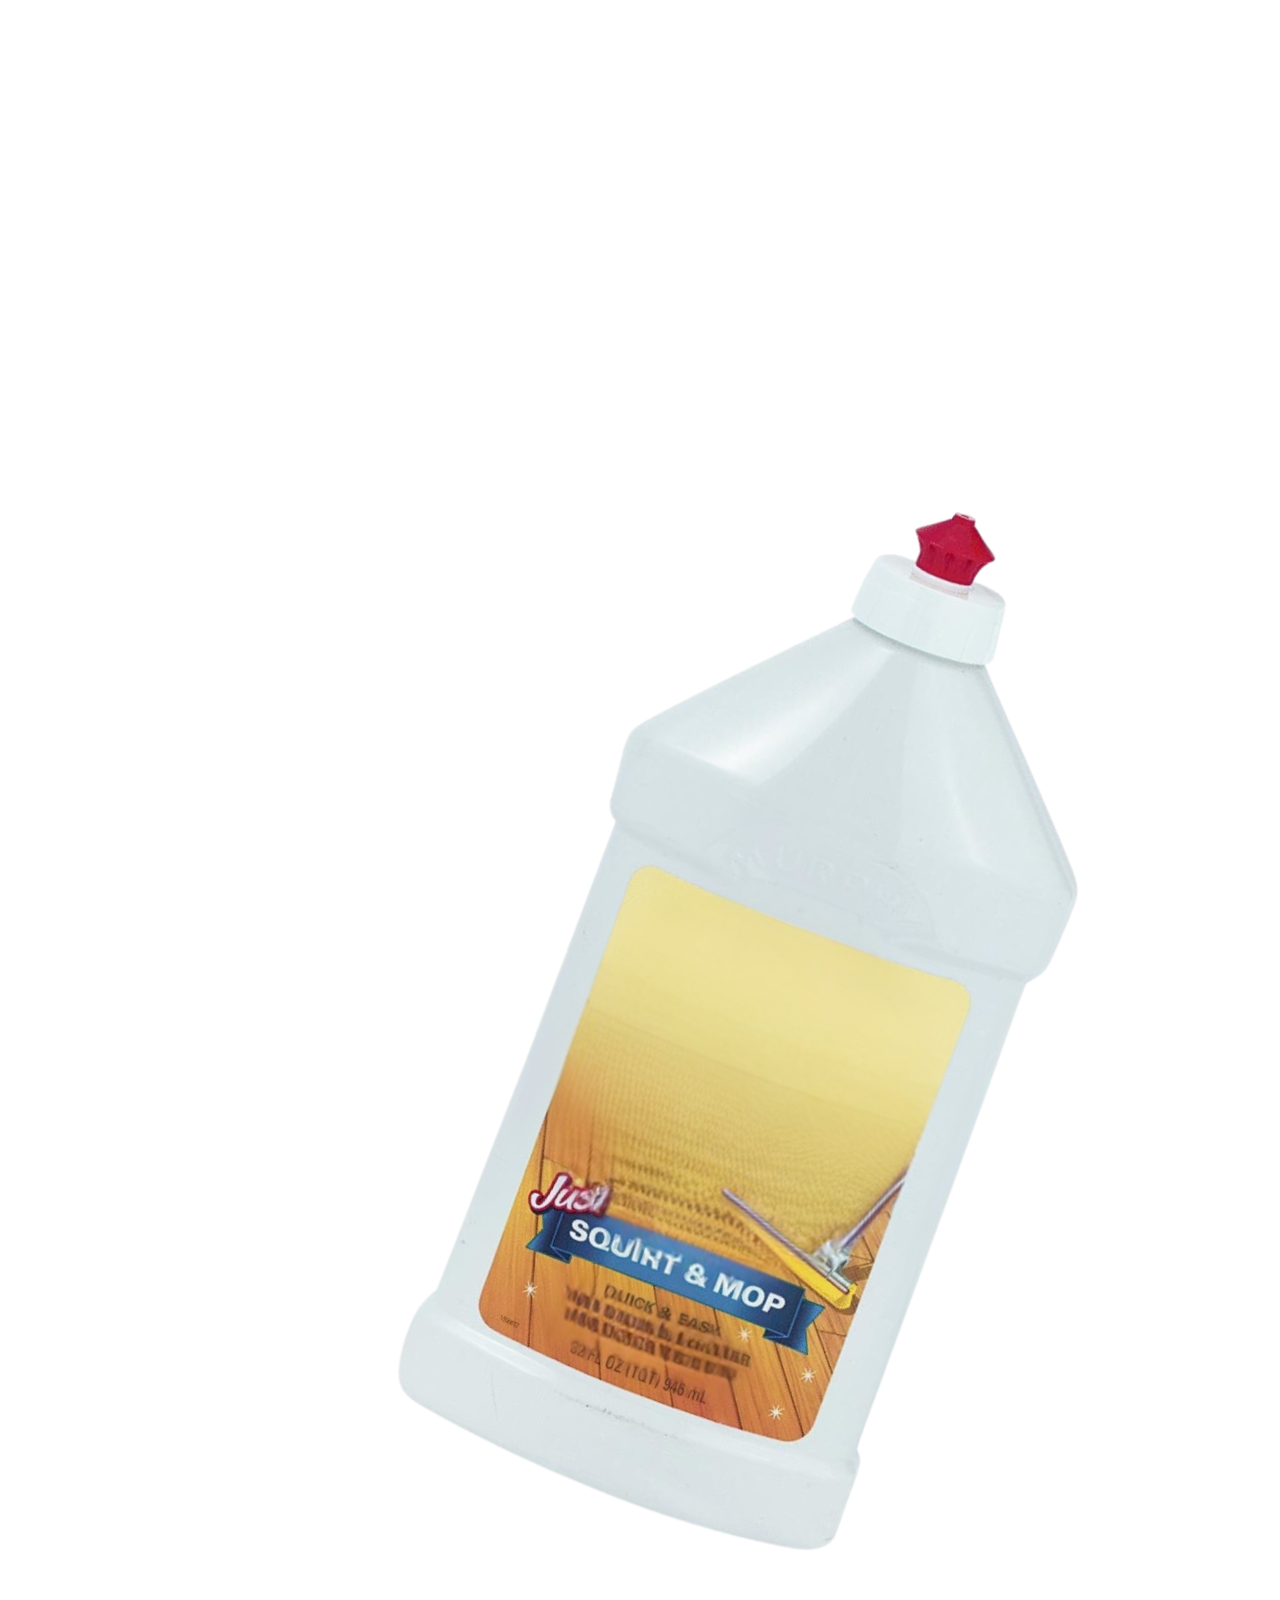
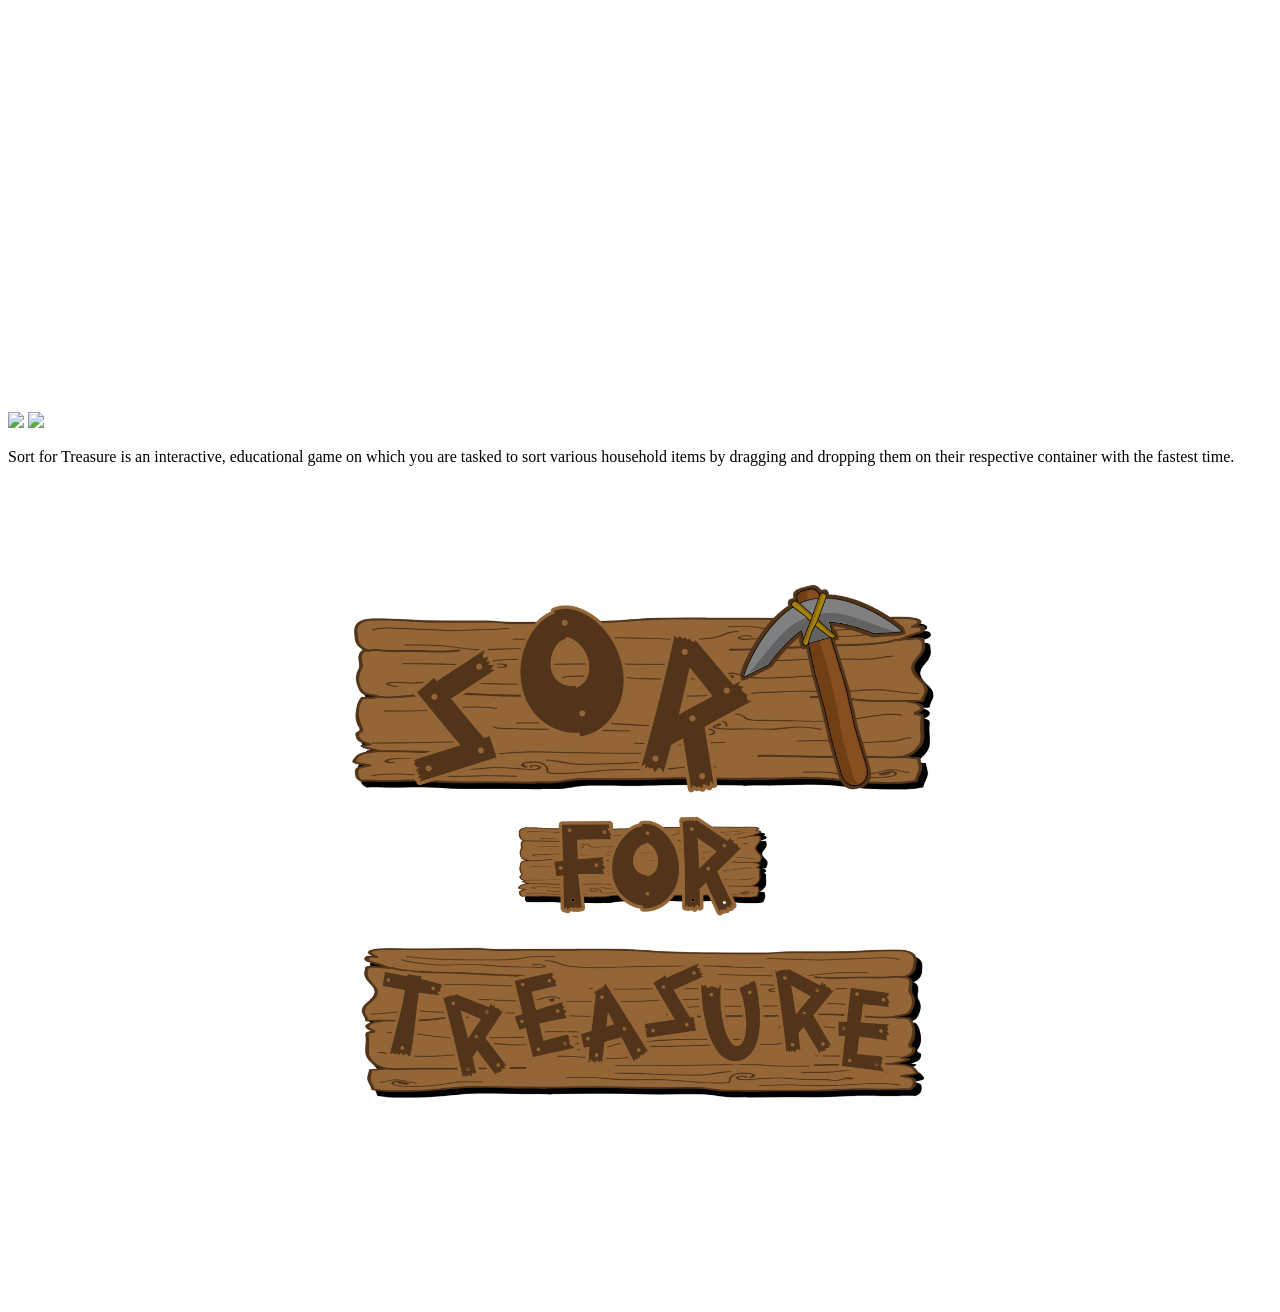
==== index.html @ fdbb3fd9 "1st Batch" ====
<!DOCTYPE html>
<html lang="en">
<head>
    <meta charset="UTF-8">
    <meta name="viewport" content="width=device-width, initial-scale=1.0">
    <title>Main Menu</title>
    <link rel="stylesheet" href="CSS_Folder/style.css">
    <link rel="preconnect" href="https://fonts.googleapis.com">
<link rel="preconnect" href="https://fonts.gstatic.com" crossorigin>
<link href="https://fonts.googleapis.com/css2?family=Rubik+Mono+One&display=swap" rel="stylesheet">
</head>
<body>
    
    <audio autoplay>
        <source src="music.mp3">
    </audio>
    <div class="image-container"></div>
    <div class="container">
        <img src="modalcontents/mainmenu.png" style="height: 100%; position: absolute; left: 50%; transform: translate(-50%);">
        <div class="buttons">
            <img src="buttons/play.png" onclick="window.location.href='levelsection.html';"> 
            <img src="buttons/question.png" onclick="showquestion()" onmouseout="removequestion()">

            </div>
        </div>
    </div>
    
    <div class="question" id="question">
        <p>Sort for Treasure is an interactive, educational game on which you are tasked to sort various household items by dragging and dropping them on their respective container with the fastest time.</p> 
    </div>
</body>
<script src="MainMenu.js"></script>
</html>
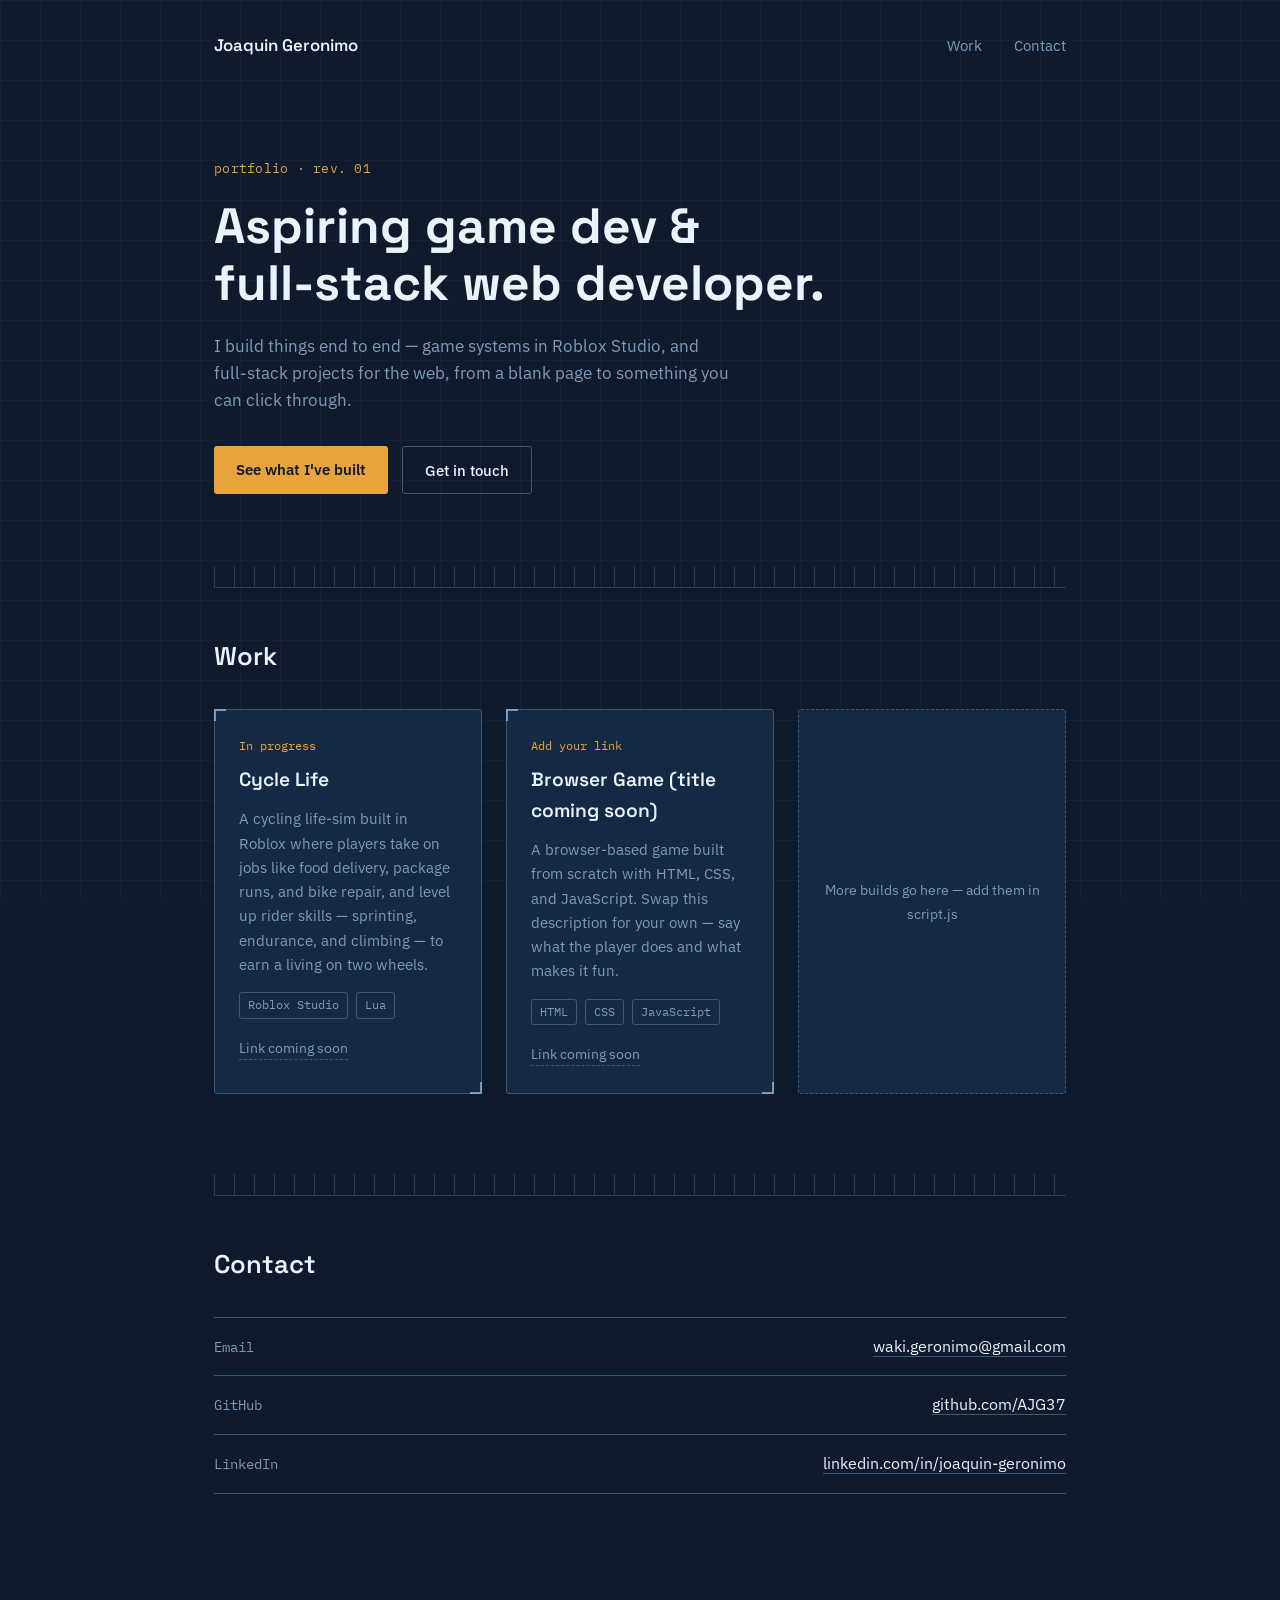
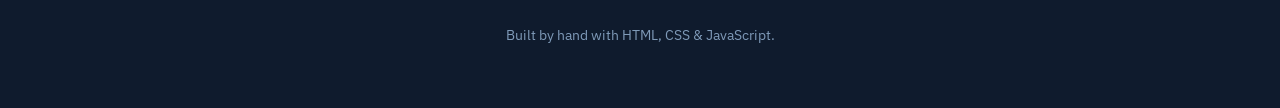
==== commit c7b89099: "Add files via upload" ====
--- a/index.html
+++ b/index.html
@@ -1,33 +1,76 @@
 <!DOCTYPE html>
 <html lang="en">
 <head>
-    <meta charset="UTF-8">
-    <meta name="viewport" content="width=device-width, initial-scale=1.0">
-    <title>Main Menu</title>
-    <link rel="stylesheet" href="CSS_Folder/style.css">
-    <link rel="preconnect" href="https://fonts.googleapis.com">
+<meta charset="UTF-8">
+<meta name="viewport" content="width=device-width, initial-scale=1.0">
+<title>Joaquin Geronimo — Portfolio</title>
+<meta name="description" content="Portfolio of Joaquin Geronimo — aspiring game developer and full-stack web developer.">
+<link rel="preconnect" href="https://fonts.googleapis.com">
 <link rel="preconnect" href="https://fonts.gstatic.com" crossorigin>
-<link href="https://fonts.googleapis.com/css2?family=Rubik+Mono+One&display=swap" rel="stylesheet">
+<link href="https://fonts.googleapis.com/css2?family=IBM+Plex+Mono:wght@400;500&family=IBM+Plex+Sans:wght@400;500&family=Space+Grotesk:wght@500;600;700&display=swap" rel="stylesheet">
+<link rel="stylesheet" href="style.css">
 </head>
 <body>
-    
-    <audio autoplay>
-        <source src="music.mp3">
-    </audio>
-    <div class="image-container"></div>
-    <div class="container">
-        <img src="modalcontents/mainmenu.png" style="height: 100%; position: absolute; left: 50%; transform: translate(-50%);">
-        <div class="buttons">
-            <img src="buttons/play.png" onclick="window.location.href='levelsection.html';"> 
-            <img src="buttons/question.png" onclick="showquestion()" onmouseout="removequestion()">
 
-            </div>
-        </div>
+<div class="grid-backdrop" aria-hidden="true"></div>
+
+<header class="site-header">
+  <a href="#top" class="site-name">Joaquin Geronimo</a>
+  <nav class="site-nav">
+    <a href="#work">Work</a>
+    <a href="#contact">Contact</a>
+  </nav>
+</header>
+
+<main id="top">
+
+  <section class="hero">
+    <p class="hero-label">portfolio · rev. 01</p>
+    <h1 class="hero-title">Aspiring game dev &amp;<br>full-stack web developer.</h1>
+    <p class="hero-text">
+      I build things end to end — game systems in Roblox Studio, and
+      full-stack projects for the web, from a blank page to something
+      you can click through.
+    </p>
+    <div class="hero-actions">
+      <a href="#work" class="btn btn-primary">See what I've built</a>
+      <a href="#contact" class="btn btn-ghost">Get in touch</a>
     </div>
-    
-    <div class="question" id="question">
-        <p>Sort for Treasure is an interactive, educational game on which you are tasked to sort various household items by dragging and dropping them on their respective container with the fastest time.</p> 
-    </div>
+  </section>
+
+  <div class="ruler" aria-hidden="true"></div>
+
+  <section id="work" class="work">
+    <h2 class="section-heading">Work</h2>
+    <div id="project-list" class="project-list"><!-- rendered by script.js --></div>
+  </section>
+
+  <div class="ruler" aria-hidden="true"></div>
+
+  <section id="contact" class="contact">
+    <h2 class="section-heading">Contact</h2>
+    <dl class="spec-sheet">
+      <div class="spec-row">
+        <dt>Email</dt>
+        <dd><a href="mailto:waki.geronimo@gmail.com">waki.geronimo@gmail.com</a></dd>
+      </div>
+      <div class="spec-row">
+        <dt>GitHub</dt>
+        <dd><a href="https://github.com/AJG37" target="_blank" rel="noopener">github.com/AJG37</a></dd>
+      </div>
+      <div class="spec-row">
+        <dt>LinkedIn</dt>
+        <dd><a href="https://www.linkedin.com/in/joaquin-geronimo-5490483b7/" target="_blank" rel="noopener">linkedin.com/in/joaquin-geronimo</a></dd>
+      </div>
+    </dl>
+  </section>
+
+</main>
+
+<footer class="site-footer">
+  <p>Built by hand with HTML, CSS &amp; JavaScript.</p>
+</footer>
+
+<script src="script.js"></script>
 </body>
-<script src="MainMenu.js"></script>
-</html>+</html>
--- a/style.css
+++ b/style.css
@@ -0,0 +1,328 @@
+:root {
+  --navy-deep: #0f1b2d;
+  --navy-panel: #142a44;
+  --line-blue: #3d5876;
+  --line-bright: #9ec5e8;
+  --text-primary: #eaf2fa;
+  --text-muted: #7f9ab8;
+  --amber: #e8a33d;
+  --amber-dim: #c98a2c;
+  --radius: 3px;
+}
+
+* { box-sizing: border-box; }
+
+html { scroll-behavior: smooth; }
+
+body {
+  margin: 0;
+  background: var(--navy-deep);
+  color: var(--text-primary);
+  font-family: "IBM Plex Sans", system-ui, sans-serif;
+  line-height: 1.6;
+  position: relative;
+}
+
+@media (prefers-reduced-motion: reduce) {
+  html { scroll-behavior: auto; }
+  * { animation-duration: 0.001ms !important; transition-duration: 0.001ms !important; }
+}
+
+/* Blueprint grid backdrop */
+.grid-backdrop {
+  position: fixed;
+  inset: 0;
+  z-index: 0;
+  pointer-events: none;
+  background-image:
+    linear-gradient(var(--line-blue) 1px, transparent 1px),
+    linear-gradient(90deg, var(--line-blue) 1px, transparent 1px);
+  background-size: 40px 40px;
+  opacity: 0.12;
+}
+
+a { color: inherit; }
+
+/* Header */
+.site-header {
+  position: relative;
+  z-index: 1;
+  display: flex;
+  justify-content: space-between;
+  align-items: center;
+  max-width: 900px;
+  margin: 0 auto;
+  padding: 32px 24px 0;
+}
+
+.site-name {
+  font-family: "Space Grotesk", sans-serif;
+  font-weight: 600;
+  font-size: 1.05rem;
+  text-decoration: none;
+  color: var(--text-primary);
+}
+
+.site-nav a {
+  text-decoration: none;
+  color: var(--text-muted);
+  font-size: 0.95rem;
+  margin-left: 28px;
+  transition: color 0.15s ease;
+}
+
+.site-nav a:hover,
+.site-nav a:focus-visible { color: var(--amber); }
+
+main {
+  position: relative;
+  z-index: 1;
+  max-width: 900px;
+  margin: 0 auto;
+  padding: 0 24px;
+}
+
+/* Hero */
+.hero {
+  padding: 100px 0 64px;
+  max-width: 620px;
+}
+
+.hero-label {
+  font-family: "IBM Plex Mono", monospace;
+  font-size: 0.8rem;
+  color: var(--amber);
+  letter-spacing: 0.02em;
+  margin: 0 0 18px;
+}
+
+.hero-title {
+  font-family: "Space Grotesk", sans-serif;
+  font-weight: 700;
+  font-size: clamp(2.1rem, 5vw, 3.1rem);
+  line-height: 1.15;
+  margin: 0 0 22px;
+  animation: draw-in 0.6s ease-out;
+}
+
+@keyframes draw-in {
+  from { opacity: 0; transform: translateY(10px); }
+  to { opacity: 1; transform: translateY(0); }
+}
+
+.hero-text {
+  color: var(--text-muted);
+  font-size: 1.05rem;
+  max-width: 52ch;
+  margin: 0 0 32px;
+}
+
+.hero-actions { display: flex; gap: 14px; flex-wrap: wrap; }
+
+.btn {
+  display: inline-block;
+  padding: 11px 22px;
+  border-radius: var(--radius);
+  text-decoration: none;
+  font-size: 0.95rem;
+  font-weight: 500;
+  transition: transform 0.15s ease, background 0.15s ease, border-color 0.15s ease;
+}
+
+.btn-primary {
+  background: var(--amber);
+  color: var(--navy-deep);
+  font-weight: 600;
+}
+.btn-primary:hover { background: var(--amber-dim); transform: translateY(-1px); }
+
+.btn-ghost {
+  border: 1px solid var(--line-blue);
+  color: var(--text-primary);
+}
+.btn-ghost:hover { border-color: var(--line-bright); transform: translateY(-1px); }
+
+.btn:focus-visible {
+  outline: 2px solid var(--amber);
+  outline-offset: 2px;
+}
+
+/* Ruler divider */
+.ruler {
+  height: 22px;
+  background-image: repeating-linear-gradient(
+    90deg,
+    var(--line-blue) 0px, var(--line-blue) 1px,
+    transparent 1px, transparent 20px
+  );
+  background-position: bottom;
+  background-repeat: repeat-x;
+  background-size: auto 100%;
+  border-bottom: 1px solid var(--line-blue);
+  margin: 8px 0 48px;
+  opacity: 0.6;
+}
+
+/* Section heading */
+.section-heading {
+  font-family: "Space Grotesk", sans-serif;
+  font-weight: 600;
+  font-size: 1.6rem;
+  margin: 0 0 32px;
+}
+
+/* Work */
+.project-list {
+  display: grid;
+  grid-template-columns: repeat(auto-fit, minmax(260px, 1fr));
+  gap: 24px;
+  margin-bottom: 80px;
+}
+
+.project-card {
+  position: relative;
+  background: var(--navy-panel);
+  border: 1px solid var(--line-blue);
+  border-radius: var(--radius);
+  padding: 26px 24px;
+}
+
+.project-card::before,
+.project-card::after {
+  content: "";
+  position: absolute;
+  width: 10px;
+  height: 10px;
+  border-top: 2px solid var(--line-bright);
+  border-left: 2px solid var(--line-bright);
+  top: -1px;
+  left: -1px;
+  opacity: 0.7;
+}
+
+.project-card::after {
+  top: auto;
+  left: auto;
+  bottom: -1px;
+  right: -1px;
+  border-top: none;
+  border-left: none;
+  border-bottom: 2px solid var(--line-bright);
+  border-right: 2px solid var(--line-bright);
+}
+
+.project-status {
+  font-family: "IBM Plex Mono", monospace;
+  font-size: 0.75rem;
+  color: var(--amber);
+  margin: 0 0 10px;
+}
+
+.project-title {
+  font-family: "Space Grotesk", sans-serif;
+  font-weight: 600;
+  font-size: 1.2rem;
+  margin: 0 0 10px;
+}
+
+.project-desc {
+  color: var(--text-muted);
+  font-size: 0.95rem;
+  margin: 0 0 16px;
+}
+
+.project-tags {
+  display: flex;
+  flex-wrap: wrap;
+  gap: 8px;
+  margin: 0 0 16px;
+  padding: 0;
+  list-style: none;
+}
+
+.project-tags li {
+  font-family: "IBM Plex Mono", monospace;
+  font-size: 0.72rem;
+  color: var(--text-muted);
+  border: 1px solid var(--line-blue);
+  border-radius: var(--radius);
+  padding: 3px 8px;
+}
+
+.project-link {
+  display: inline-block;
+  color: var(--line-bright);
+  text-decoration: none;
+  font-size: 0.9rem;
+  border-bottom: 1px solid var(--line-blue);
+}
+.project-link:hover { color: var(--amber); border-color: var(--amber); }
+
+.project-link.disabled {
+  color: var(--text-muted);
+  border-bottom: 1px dashed var(--line-blue);
+  cursor: default;
+}
+
+/* Placeholder "more work" card */
+.project-card.placeholder {
+  border-style: dashed;
+  display: flex;
+  align-items: center;
+  justify-content: center;
+  text-align: center;
+  color: var(--text-muted);
+  font-size: 0.9rem;
+}
+.project-card.placeholder::before,
+.project-card.placeholder::after { display: none; }
+
+/* Contact */
+.contact { padding-bottom: 90px; }
+
+.spec-sheet {
+  border-top: 1px solid var(--line-blue);
+  margin: 0;
+}
+
+.spec-row {
+  display: flex;
+  justify-content: space-between;
+  align-items: baseline;
+  padding: 16px 0;
+  border-bottom: 1px solid var(--line-blue);
+  flex-wrap: wrap;
+  gap: 8px;
+}
+
+.spec-row dt {
+  font-family: "IBM Plex Mono", monospace;
+  font-size: 0.85rem;
+  color: var(--text-muted);
+}
+
+.spec-row dd {
+  margin: 0;
+  font-size: 1rem;
+}
+
+.spec-row a {
+  text-decoration: none;
+  border-bottom: 1px solid var(--line-blue);
+}
+.spec-row a:hover { color: var(--amber); border-color: var(--amber); }
+
+/* Footer */
+.site-footer {
+  position: relative;
+  z-index: 1;
+  text-align: center;
+  padding: 28px 24px 48px;
+  color: var(--text-muted);
+  font-size: 0.85rem;
+}
+
+@media (max-width: 560px) {
+  .site-header { flex-direction: column; align-items: flex-start; gap: 12px; }
+  .hero { padding-top: 72px; }
+}
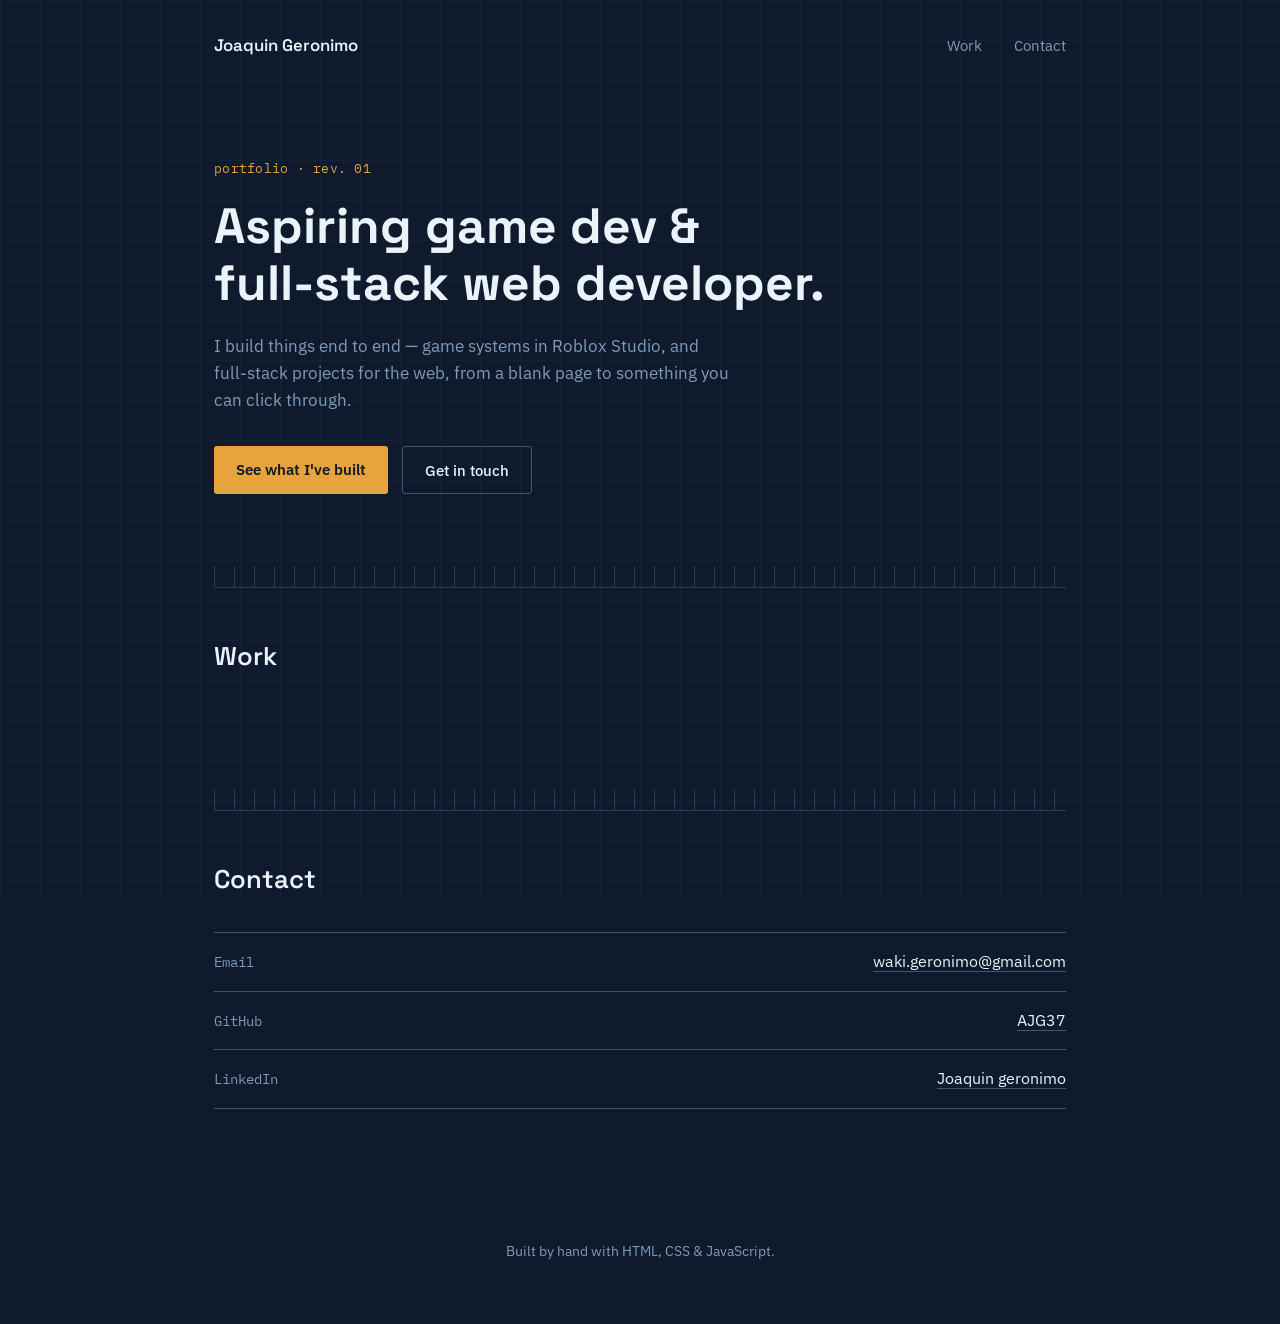
==== commit 869be873: "Improvements" ====
--- a/index.html
+++ b/index.html
@@ -56,11 +56,11 @@
       </div>
       <div class="spec-row">
         <dt>GitHub</dt>
-        <dd><a href="https://github.com/AJG37" target="_blank" rel="noopener">github.com/AJG37</a></dd>
+        <dd><a href="https://github.com/AJG37" target="_blank" rel="noopener">AJG37</a></dd>
       </div>
       <div class="spec-row">
         <dt>LinkedIn</dt>
-        <dd><a href="https://www.linkedin.com/in/joaquin-geronimo-5490483b7/" target="_blank" rel="noopener">linkedin.com/in/joaquin-geronimo</a></dd>
+        <dd><a href="https://www.linkedin.com/in/joaquin-geronimo-5490483b7/" target="_blank" rel="noopener">Joaquin geronimo</a></dd>
       </div>
     </dl>
   </section>
